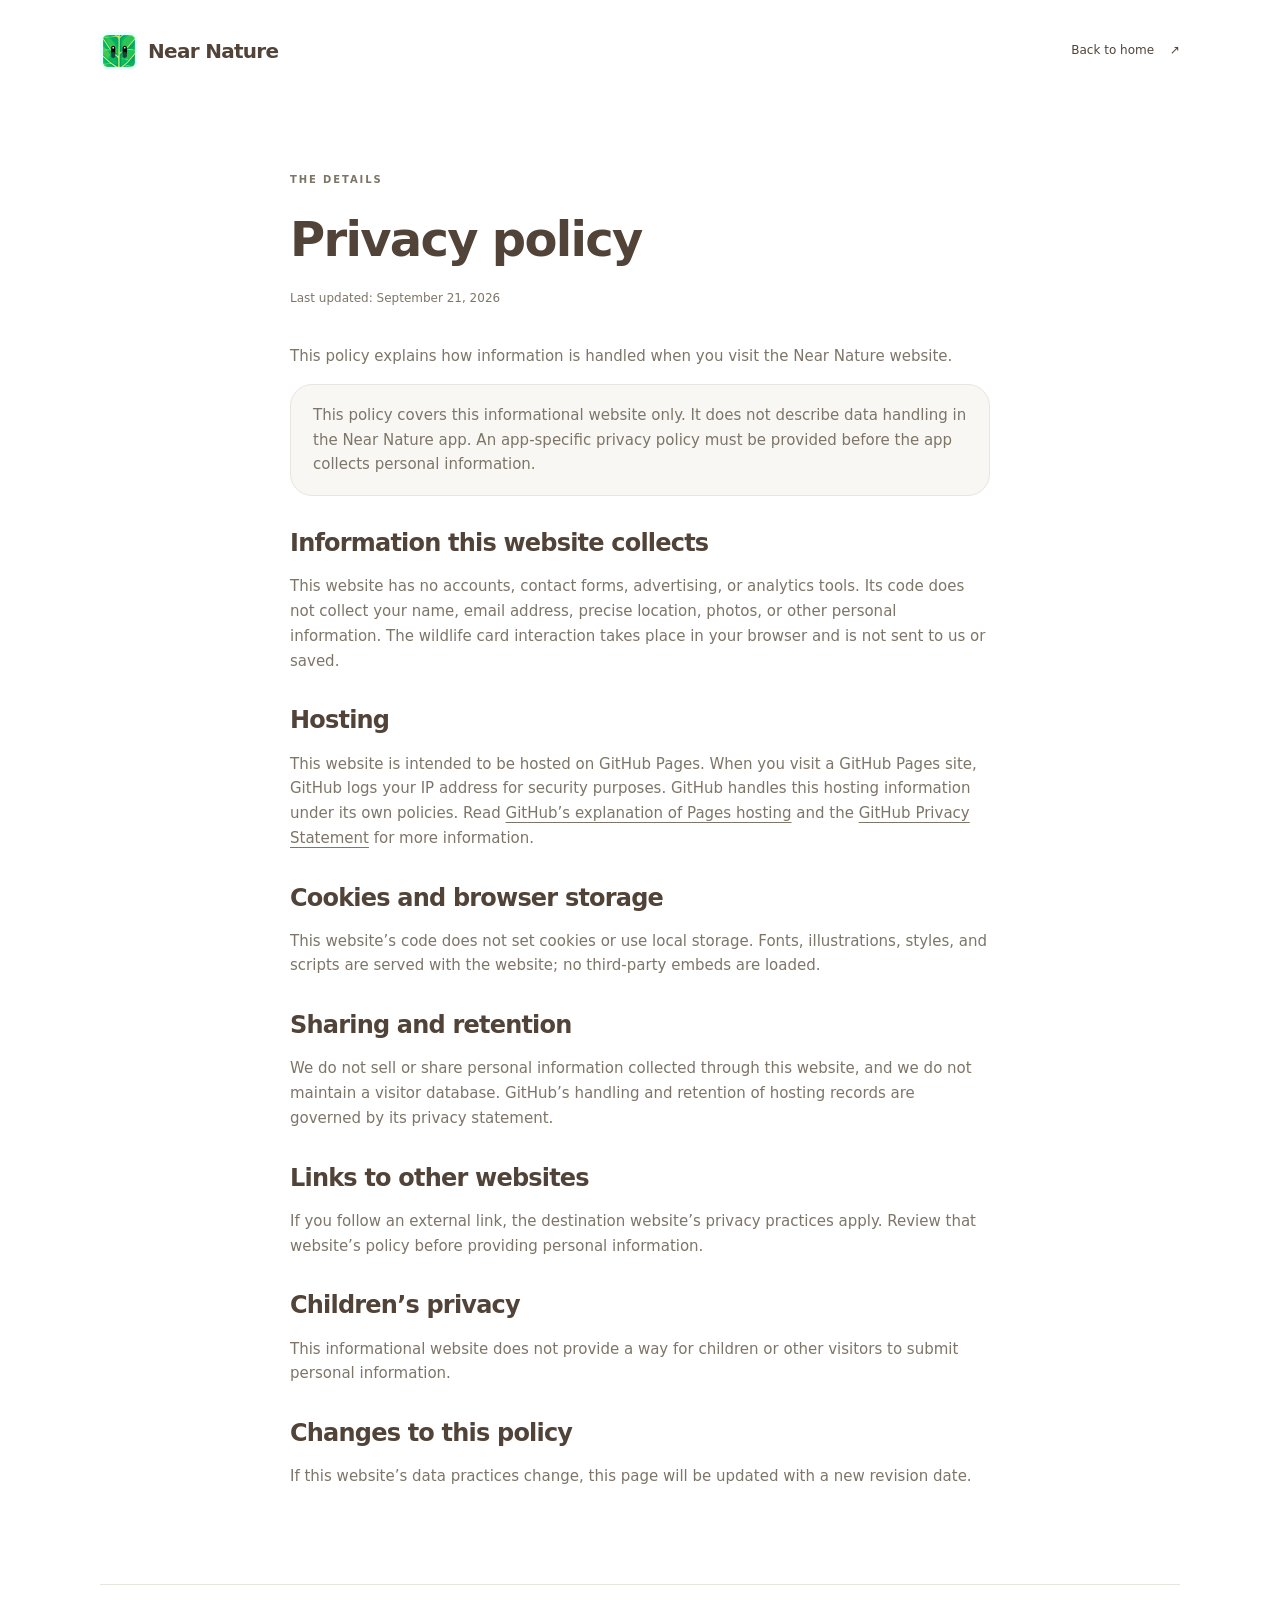
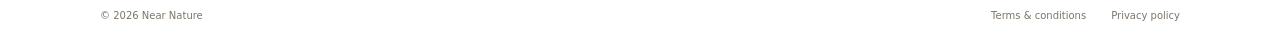
==== privacy.html @ 8c50fe0b "init commit" ====
<!doctype html>
<html lang="en">
<head><meta charset="utf-8"><meta name="viewport" content="width=device-width, initial-scale=1"><meta name="description" content="Privacy information for the Near Nature website."><title>Privacy policy — Near Nature</title><link rel="icon" href="app-logo.jpeg" type="image/jpeg"><link rel="stylesheet" href="styles.css"><meta name="theme-color" content="#ffffff" media="(prefers-color-scheme: light)">
<meta name="theme-color" content="#1c1916" media="(prefers-color-scheme: dark)">
</head>
<body>
  <a class="skip-link" href="#main">Skip to content</a>
  <header class="site-header wrap"><a class="brand" href="./"><img class="app-logo" src="app-logo.jpeg" width="38" height="38" alt="">Near Nature</a><a class="nav-link" href="./">Back to home <span aria-hidden="true">↗</span></a></header>
  <main class="legal wrap" id="main">
    <p class="eyebrow">The details</p><h1>Privacy policy</h1><p class="updated">Last updated: September 21, 2026</p>
    <p>This policy explains how information is handled when you visit the Near Nature website.</p>
    <p class="notice">This policy covers this informational website only. It does not describe data handling in the Near Nature app. An app-specific privacy policy must be provided before the app collects personal information.</p>
    <h2>Information this website collects</h2><p>This website has no accounts, contact forms, advertising, or analytics tools. Its code does not collect your name, email address, precise location, photos, or other personal information. The wildlife card interaction takes place in your browser and is not sent to us or saved.</p>
    <h2>Hosting</h2><p>This website is intended to be hosted on GitHub Pages. When you visit a GitHub Pages site, GitHub logs your IP address for security purposes. GitHub handles this hosting information under its own policies. Read <a href="https://docs.github.com/en/pages/getting-started-with-github-pages/what-is-github-pages">GitHub’s explanation of Pages hosting</a> and the <a href="https://docs.github.com/en/site-policy/privacy-policies/github-general-privacy-statement">GitHub Privacy Statement</a> for more information.</p>
    <h2>Cookies and browser storage</h2><p>This website’s code does not set cookies or use local storage. Fonts, illustrations, styles, and scripts are served with the website; no third-party embeds are loaded.</p>
    <h2>Sharing and retention</h2><p>We do not sell or share personal information collected through this website, and we do not maintain a visitor database. GitHub’s handling and retention of hosting records are governed by its privacy statement.</p>
    <h2>Links to other websites</h2><p>If you follow an external link, the destination website’s privacy practices apply. Review that website’s policy before providing personal information.</p>
    <h2>Children’s privacy</h2><p>This informational website does not provide a way for children or other visitors to submit personal information.</p>
    <h2>Changes to this policy</h2><p>If this website’s data practices change, this page will be updated with a new revision date.</p>
  </main>
  <footer class="site-footer wrap"><span>© 2026 Near Nature</span><nav aria-label="Legal"><a href="terms.html">Terms &amp; conditions</a><a href="privacy.html" aria-current="page">Privacy policy</a></nav></footer>
</body>
</html>
---- styles.css ----
/* App palette. Accent uses the supplied colorset values, with an sRGB fallback. */
:root {
  color-scheme: light dark;
  --accent: #ce6950;
  --accent-edge: #a55440;
  --accent-wash: rgb(206 105 80 / 20%);
  --accent-ink: #2f6b45;
  --rose: #ef476f;
  --rose-edge: #c63b5c;
  --rose-wash: #fce3e9;
  --rose-ink: #c93055;
  --sky: #1e91d6;
  --sky-edge: #1978b2;
  --sky-wash: #ddeef9;
  --sky-ink: #1771a7;
  --orange: #f08700;
  --orange-edge: #d16b00;
  --orange-wash: #fcedd9;
  --mustard: #fde74c;
  --mustard-edge: #dfc221;
  --mustard-wash: #fefbe4;
  --brown: #514338;
  --ink: #514338;
  --muted: #7d7568;
  --line: #e7e5e0;
  --line-deep: #d5d2cb;
  --paper: #ffffff;
  --surface: #f8f7f4;
  --font-rounded: ui-rounded, "SF Pro Rounded", "SF Rounded", "Arial Rounded MT Bold", "Trebuchet MS", system-ui, sans-serif;
}
@media (prefers-color-scheme: dark) {
  :root {
    --accent: #d96c4a;
    --accent-edge: #ae563b;
    --accent-wash: rgb(217 108 74 / 20%);
    --accent-ink: #86d3a0;
    --rose: #e8506f;
    --rose-edge: #a83149;
    --rose-wash: #3d1c25;
    --rose-ink: #ff93ac;
    --sky: #2c93ce;
    --sky-edge: #1c6690;
    --sky-wash: #122c3c;
    --sky-ink: #74c4ee;
    --orange: #e59029;
    --orange-edge: #a96716;
    --orange-wash: #3b2610;
    --mustard: #edd855;
    --mustard-edge: #b29e2a;
    --mustard-wash: #3a3312;
    --ink: #f2ebe4;
    --muted: #a99c8e;
    --line: #3b3430;
    --line-deep: #524842;
    --paper: #1c1916;
    --surface: #2a2522;
  }
}
@supports (color: color(display-p3 1 0 0)) {
  :root { --accent: color(display-p3 0.807843 0.411765 0.313725); }
  @media (prefers-color-scheme: dark) {
    :root { --accent: color(display-p3 0.850980 0.423529 0.290196); }
  }
}
@supports (color: color-mix(in srgb, red, black)) {
  :root {
    --accent-edge: color-mix(in srgb, var(--accent) 80%, black);
    --accent-wash: color-mix(in srgb, var(--accent) 20%, transparent);
  }
}
*{box-sizing:border-box}
html{scroll-behavior:smooth;scroll-padding-top:35px}
body{margin:0;background:var(--paper);color:var(--ink);font-family:var(--font-rounded);font-size:15px;line-height:1.65;-webkit-font-smoothing:antialiased}
a{color:inherit;text-underline-offset:4px}
button{font:inherit}
.wrap{width:min(1080px,calc(100% - 80px));margin-inline:auto}
.site-header{display:flex;align-items:center;justify-content:space-between;padding-block:32px}
.brand{display:inline-flex;gap:10px;align-items:center;font-size:20px;font-weight:700;letter-spacing:-.7px;text-decoration:none}
.app-logo{display:block;flex-shrink:0;object-fit:contain;border-radius:9px}
.nav-link{font-size:12px;text-decoration:none}.nav-link span{margin-left:12px}
.hero{display:grid;grid-template-columns:1.3fr 1fr;gap:80px;align-items:center;padding-block:70px 92px}
.eyebrow{text-transform:uppercase;font-size:10px;letter-spacing:1.9px;font-weight:600;display:flex;align-items:center;gap:9px}
.dot{width:6px;height:6px;background:var(--accent);border-radius:50%;display:inline-block}
h1,h2,h3,.card-question,.closing p{font-family:var(--font-rounded);font-weight:800}
h1{font-size:clamp(52px,5.7vw,76px);line-height:1.06;letter-spacing:-3.2px;margin:25px 0}
h1 em{font-weight:800;font-style:normal;color:var(--accent)}
.intro{max-width:400px;font-size:16px;line-height:1.85;color:var(--muted)}
.button{max-width:100%;display:inline-flex;align-items:center;justify-content:center;gap:22px;background:var(--accent);color:#fff;text-decoration:none;padding:15px 26px;border-radius:16px;margin-top:19px;font-size:19px;font-weight:900;letter-spacing:.7px;text-transform:uppercase;box-shadow:0 5px 0 var(--accent-edge);transition:transform .06s ease-out,box-shadow .06s ease-out}
.button:hover{filter:brightness(1.04)}
.button:active{transform:translateY(5px);box-shadow:0 0 0 var(--accent-edge)}
.quiet{color:var(--muted);font-size:11px}.hero-note{margin-top:17px}
.field-card{background:var(--surface);border:1.5px solid var(--line);border-radius:22px;padding:23px 27px 24px}
.card-top{display:flex;justify-content:space-between;color:var(--muted);font-size:9px;text-transform:uppercase;letter-spacing:1.3px;gap:15px}
.illustration{margin:5px -5px -8px}.illustration svg circle:first-of-type{fill:var(--sky-wash)}.illustration svg{display:block;width:100%;height:auto}
.card-question{font-size:27px;line-height:1.2;margin:0 0 12px;letter-spacing:-.5px}.card-description{font-size:11px;color:var(--muted);margin-bottom:22px}
.discovery-button{width:100%;background:var(--sky-wash);border:1.5px solid var(--sky-edge);border-radius:14px;padding:13px 16px;min-height:48px;text-align:left;color:var(--sky-ink);font-size:13px;font-weight:800;cursor:pointer;display:flex;align-items:center;justify-content:space-between;gap:10px;box-shadow:0 4px 0 var(--sky-edge);transition:transform .06s ease-out,box-shadow .06s ease-out}.discovery-button:active{transform:translateY(4px);box-shadow:0 0 0 var(--sky-edge)}.discovery-button[hidden]{display:none}.discovery-button span{font-size:17px;line-height:1}.discovery{font-size:12px;color:var(--muted);margin-bottom:0}
.about{border-top:1px solid var(--line);padding-block:48px 55px}.about-heading{display:flex;align-items:start;justify-content:space-between;gap:30px}h2{font-size:31px;line-height:1.3;letter-spacing:-.8px;margin:0}.features{display:grid;grid-template-columns:repeat(3,1fr);gap:60px;margin-top:48px}.feature-number{font-size:12px;font-weight:900;letter-spacing:1px;color:var(--brown);background:var(--mustard);display:inline-grid;place-items:center;width:36px;height:36px;border-radius:12px}h3{font-size:23px;letter-spacing:-.5px;margin:13px 0 7px}.features p{font-size:13px;color:var(--muted);max-width:255px;margin:0}
.closing{border-top:1px solid var(--line);display:flex;align-items:center;justify-content:center;gap:12px;padding-block:36px}.closing p{font-size:20px;margin:0}
.site-footer{display:flex;justify-content:space-between;gap:20px;border-top:1px solid var(--line);padding-block:23px 30px;color:var(--muted);font-size:10px}.site-footer nav{display:flex;gap:25px}.site-footer a{text-decoration:none}.site-footer a:hover,.nav-link:hover{text-decoration:underline}
.skip-link{position:absolute;top:-100px;left:16px;z-index:10;background:var(--ink);color:var(--paper);padding:10px 16px}.skip-link:focus{top:10px}:focus-visible{outline:3px solid var(--sky-ink);outline-offset:5px}
.legal{max-width:700px;padding-block:60px 80px}.legal h1{font-size:48px;letter-spacing:-1.7px}.legal h2{font-size:24px;margin-top:32px}.legal p,.legal li{color:var(--muted)}.legal .updated{font-size:12px;margin-bottom:35px}.legal .notice{padding:18px 22px;border:1.5px solid var(--line);border-radius:22px;background:var(--surface)}.legal a{overflow-wrap:anywhere}
@media(min-width:1400px){.hero{padding-block:95px 110px}}
@media(max-width:760px){.wrap{width:calc(100% - 40px)}.site-header{padding-block:24px}.nav-link{font-size:11px}.hero{gap:38px;grid-template-columns:1fr;padding-block:35px 55px}.hero-copy{max-width:500px}h1{font-size:60px}.field-card{width:min(360px,95%);justify-self:center}.about-heading{display:block}.about-heading h2{margin-top:20px}.features{gap:24px}.closing p{font-size:17px}.legal{padding-block:30px 50px}}
@media(max-width:480px){.nav-link{max-width:110px;text-align:right;line-height:1.5}.nav-link span{margin-left:3px}.eyebrow{font-size:9px;letter-spacing:1.4px}h1{font-size:53px;letter-spacing:-2.5px}.features{grid-template-columns:1fr;gap:28px;margin-top:32px}.features p{max-width:100%}.about h2{font-size:27px}.closing{gap:8px}.closing p{font-size:15px}.site-footer{flex-direction:column;gap:12px}.legal h1{font-size:39px}}
@media(prefers-reduced-motion:reduce){html{scroll-behavior:auto}*{transition:none!important}}
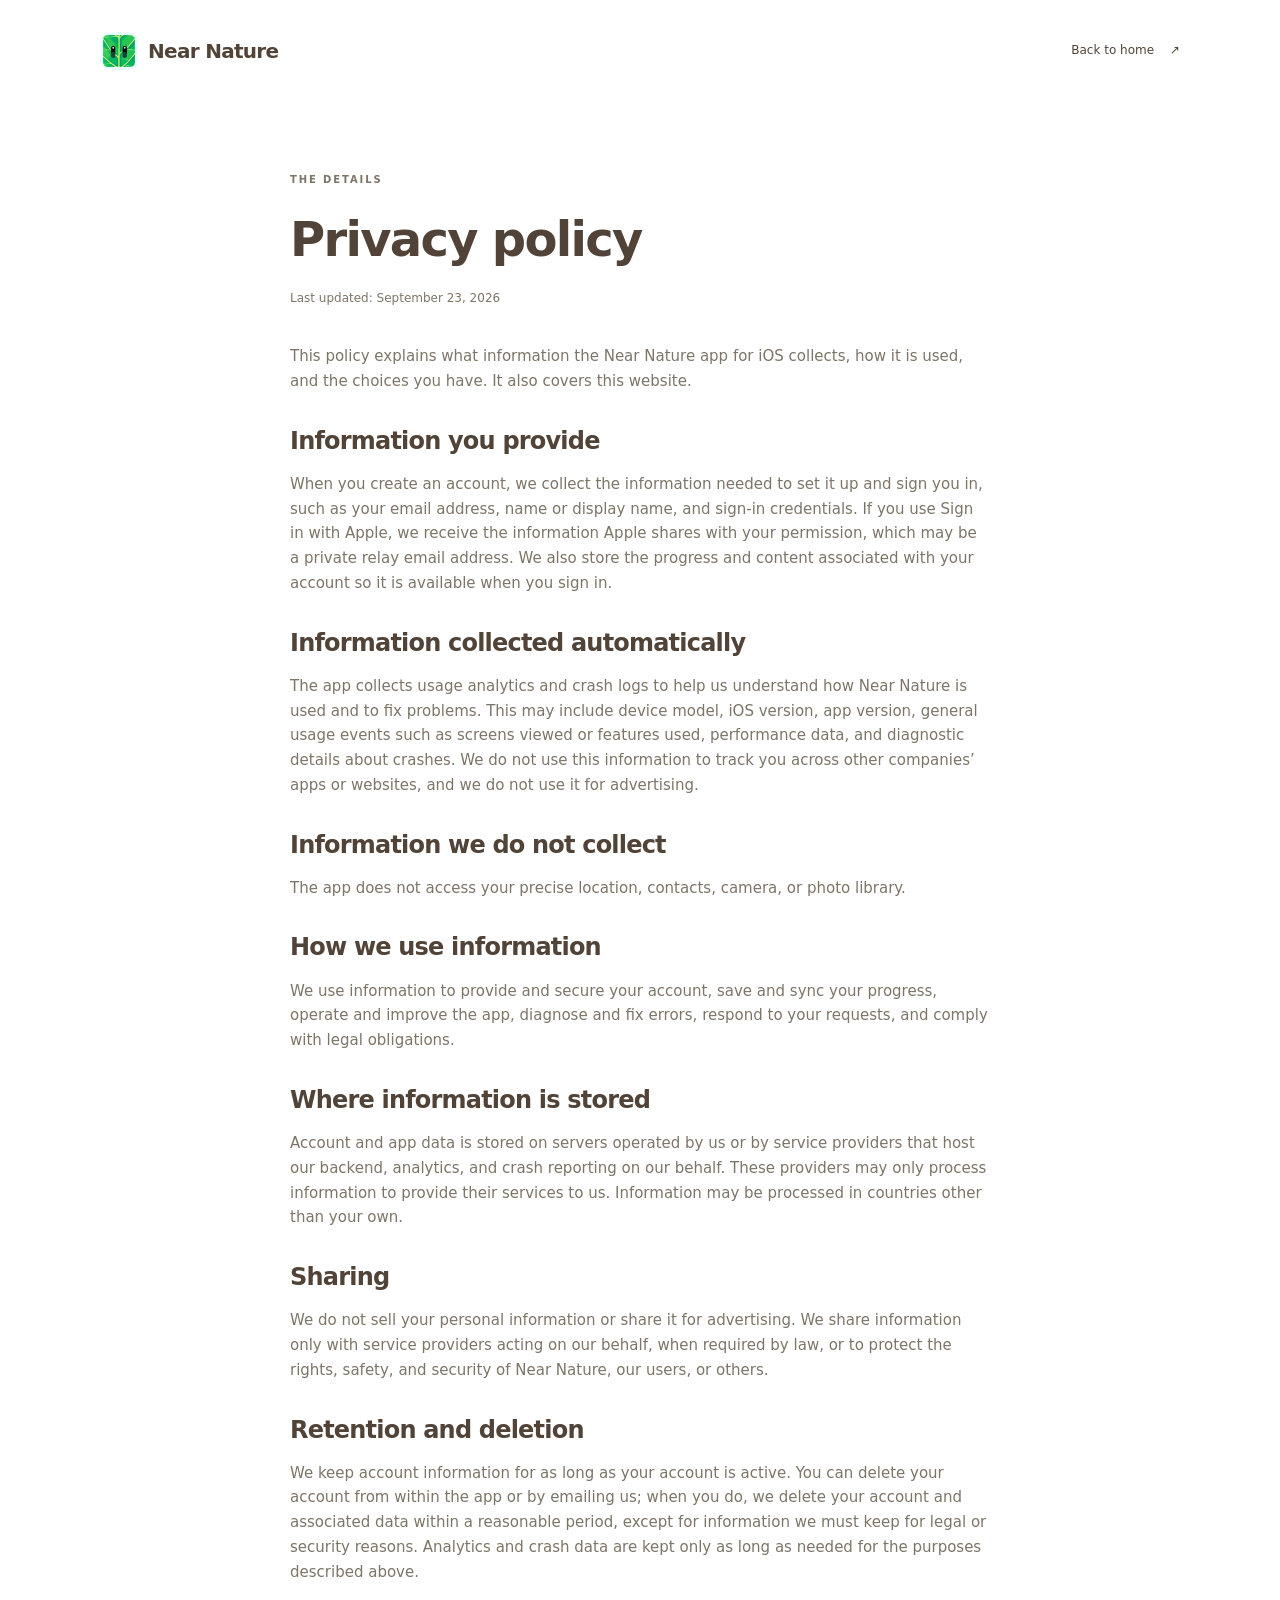
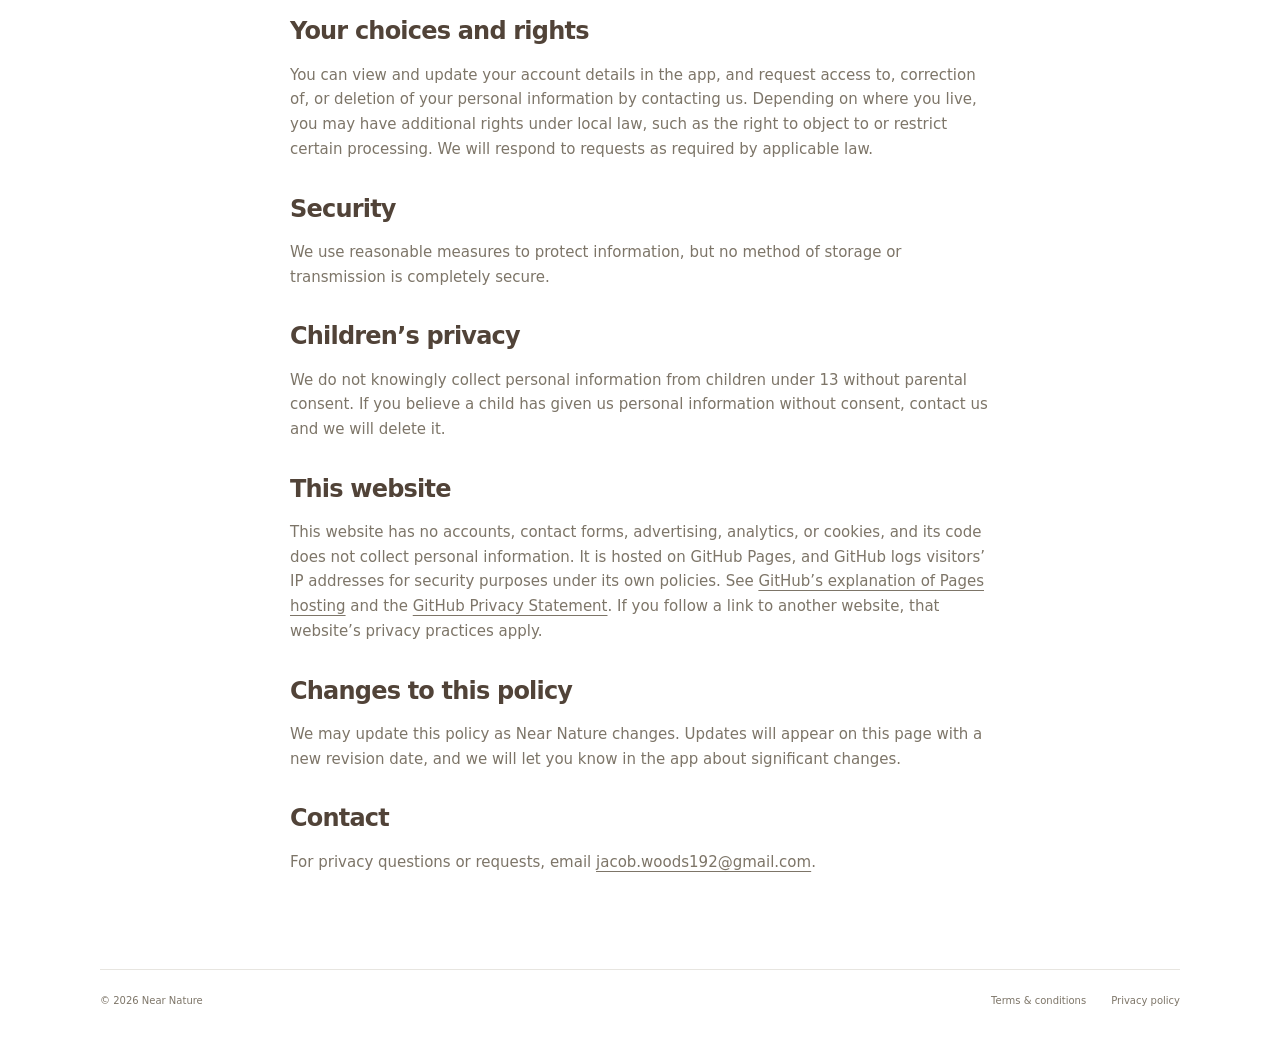
==== commit 4a397185: "Update Privacy, Terms" ====
--- a/privacy.html
+++ b/privacy.html
@@ -1,22 +1,27 @@
 <!doctype html>
 <html lang="en">
-<head><meta charset="utf-8"><meta name="viewport" content="width=device-width, initial-scale=1"><meta name="description" content="Privacy information for the Near Nature website."><title>Privacy policy — Near Nature</title><link rel="icon" href="app-logo.jpeg" type="image/jpeg"><link rel="stylesheet" href="styles.css"><meta name="theme-color" content="#ffffff" media="(prefers-color-scheme: light)">
+<head><meta charset="utf-8"><meta name="viewport" content="width=device-width, initial-scale=1"><meta name="description" content="Privacy policy for the Near Nature iOS app and website."><title>Privacy policy — Near Nature</title><link rel="icon" href="app-logo.jpeg" type="image/jpeg"><link rel="stylesheet" href="styles.css"><meta name="theme-color" content="#ffffff" media="(prefers-color-scheme: light)">
 <meta name="theme-color" content="#1c1916" media="(prefers-color-scheme: dark)">
 </head>
 <body>
   <a class="skip-link" href="#main">Skip to content</a>
   <header class="site-header wrap"><a class="brand" href="./"><img class="app-logo" src="app-logo.jpeg" width="38" height="38" alt="">Near Nature</a><a class="nav-link" href="./">Back to home <span aria-hidden="true">↗</span></a></header>
   <main class="legal wrap" id="main">
-    <p class="eyebrow">The details</p><h1>Privacy policy</h1><p class="updated">Last updated: September 21, 2026</p>
-    <p>This policy explains how information is handled when you visit the Near Nature website.</p>
-    <p class="notice">This policy covers this informational website only. It does not describe data handling in the Near Nature app. An app-specific privacy policy must be provided before the app collects personal information.</p>
-    <h2>Information this website collects</h2><p>This website has no accounts, contact forms, advertising, or analytics tools. Its code does not collect your name, email address, precise location, photos, or other personal information. The wildlife card interaction takes place in your browser and is not sent to us or saved.</p>
-    <h2>Hosting</h2><p>This website is intended to be hosted on GitHub Pages. When you visit a GitHub Pages site, GitHub logs your IP address for security purposes. GitHub handles this hosting information under its own policies. Read <a href="https://docs.github.com/en/pages/getting-started-with-github-pages/what-is-github-pages">GitHub’s explanation of Pages hosting</a> and the <a href="https://docs.github.com/en/site-policy/privacy-policies/github-general-privacy-statement">GitHub Privacy Statement</a> for more information.</p>
-    <h2>Cookies and browser storage</h2><p>This website’s code does not set cookies or use local storage. Fonts, illustrations, styles, and scripts are served with the website; no third-party embeds are loaded.</p>
-    <h2>Sharing and retention</h2><p>We do not sell or share personal information collected through this website, and we do not maintain a visitor database. GitHub’s handling and retention of hosting records are governed by its privacy statement.</p>
-    <h2>Links to other websites</h2><p>If you follow an external link, the destination website’s privacy practices apply. Review that website’s policy before providing personal information.</p>
-    <h2>Children’s privacy</h2><p>This informational website does not provide a way for children or other visitors to submit personal information.</p>
-    <h2>Changes to this policy</h2><p>If this website’s data practices change, this page will be updated with a new revision date.</p>
+    <p class="eyebrow">The details</p><h1>Privacy policy</h1><p class="updated">Last updated: September 23, 2026</p>
+    <p>This policy explains what information the Near Nature app for iOS collects, how it is used, and the choices you have. It also covers this website.</p>
+    <h2>Information you provide</h2><p>When you create an account, we collect the information needed to set it up and sign you in, such as your email address, name or display name, and sign-in credentials. If you use Sign in with Apple, we receive the information Apple shares with your permission, which may be a private relay email address. We also store the progress and content associated with your account so it is available when you sign in.</p>
+    <h2>Information collected automatically</h2><p>The app collects usage analytics and crash logs to help us understand how Near Nature is used and to fix problems. This may include device model, iOS version, app version, general usage events such as screens viewed or features used, performance data, and diagnostic details about crashes. We do not use this information to track you across other companies’ apps or websites, and we do not use it for advertising.</p>
+    <h2>Information we do not collect</h2><p>The app does not access your precise location, contacts, camera, or photo library.</p>
+    <h2>How we use information</h2><p>We use information to provide and secure your account, save and sync your progress, operate and improve the app, diagnose and fix errors, respond to your requests, and comply with legal obligations.</p>
+    <h2>Where information is stored</h2><p>Account and app data is stored on servers operated by us or by service providers that host our backend, analytics, and crash reporting on our behalf. These providers may only process information to provide their services to us. Information may be processed in countries other than your own.</p>
+    <h2>Sharing</h2><p>We do not sell your personal information or share it for advertising. We share information only with service providers acting on our behalf, when required by law, or to protect the rights, safety, and security of Near Nature, our users, or others.</p>
+    <h2>Retention and deletion</h2><p>We keep account information for as long as your account is active. You can delete your account from within the app or by emailing us; when you do, we delete your account and associated data within a reasonable period, except for information we must keep for legal or security reasons. Analytics and crash data are kept only as long as needed for the purposes described above.</p>
+    <h2>Your choices and rights</h2><p>You can view and update your account details in the app, and request access to, correction of, or deletion of your personal information by contacting us. Depending on where you live, you may have additional rights under local law, such as the right to object to or restrict certain processing. We will respond to requests as required by applicable law.</p>
+    <h2>Security</h2><p>We use reasonable measures to protect information, but no method of storage or transmission is completely secure.</p>
+    <h2>Children’s privacy</h2><p>We do not knowingly collect personal information from children under 13 without parental consent. If you believe a child has given us personal information without consent, contact us and we will delete it.</p>
+    <h2>This website</h2><p>This website has no accounts, contact forms, advertising, analytics, or cookies, and its code does not collect personal information. It is hosted on GitHub Pages, and GitHub logs visitors’ IP addresses for security purposes under its own policies. See <a href="https://docs.github.com/en/pages/getting-started-with-github-pages/what-is-github-pages">GitHub’s explanation of Pages hosting</a> and the <a href="https://docs.github.com/en/site-policy/privacy-policies/github-general-privacy-statement">GitHub Privacy Statement</a>. If you follow a link to another website, that website’s privacy practices apply.</p>
+    <h2>Changes to this policy</h2><p>We may update this policy as Near Nature changes. Updates will appear on this page with a new revision date, and we will let you know in the app about significant changes.</p>
+    <h2>Contact</h2><p>For privacy questions or requests, email <a href="mailto:jacob.woods192@gmail.com">jacob.woods192@gmail.com</a>.</p>
   </main>
   <footer class="site-footer wrap"><span>© 2026 Near Nature</span><nav aria-label="Legal"><a href="terms.html">Terms &amp; conditions</a><a href="privacy.html" aria-current="page">Privacy policy</a></nav></footer>
 </body>
